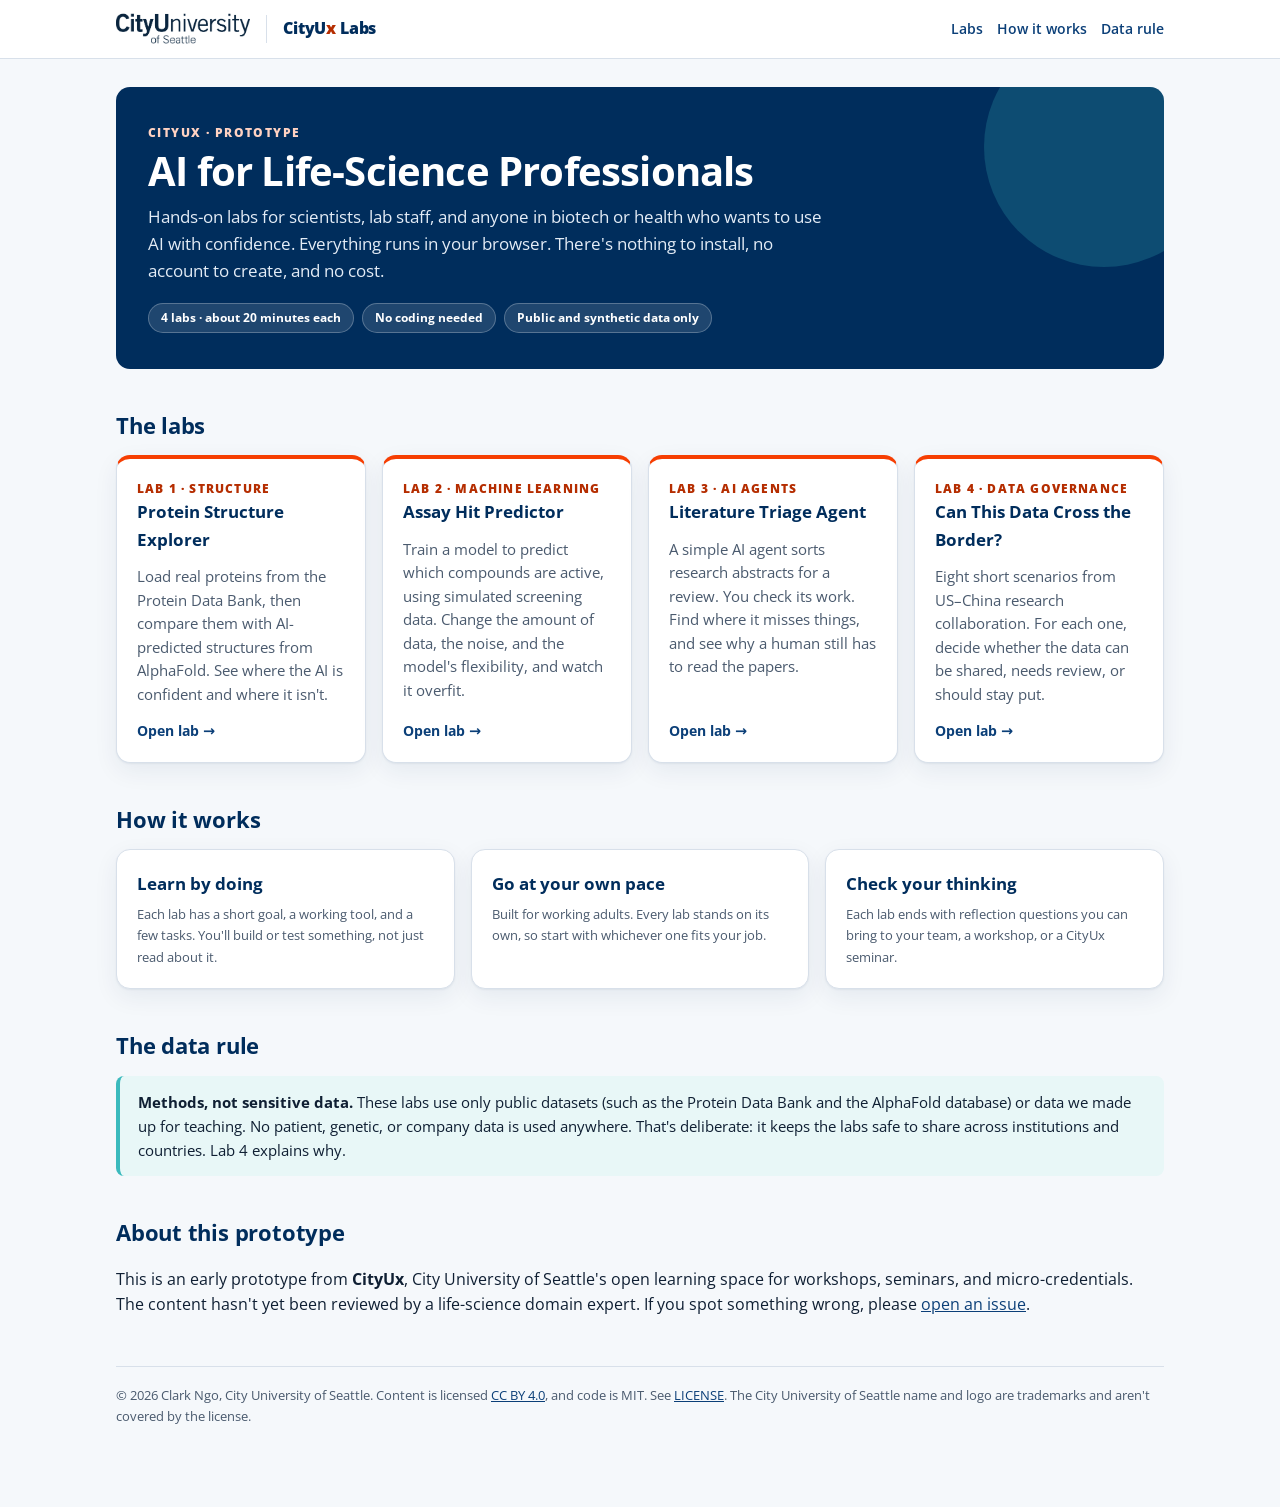
==== index.html @ ae71aaa7 "Add the AI for Life-Science Professionals prototype labs Four browser-only labs for CityUx: a protei" ====
<!DOCTYPE html>
<html lang="en">
<head>
  <meta charset="UTF-8">
  <meta name="viewport" content="width=device-width, initial-scale=1.0">
  <title>AI for Life-Science Professionals · CityUx Labs</title>
  <meta name="description" content="Free, hands-on browser labs on AI for people who work in life sciences. A CityUx prototype from City University of Seattle.">
  <link rel="preconnect" href="https://fonts.googleapis.com">
  <link href="https://fonts.googleapis.com/css2?family=Open+Sans:wght@400;600;700;800&display=swap" rel="stylesheet">
  <link rel="stylesheet" href="assets/style.css">
</head>
<body>
<a class="skip" href="#main">Skip to content</a>
<header class="topbar">
  <div class="topbar-inner">
    <img src="assets/cityu-logo.png" alt="City University of Seattle">
    <span class="brand-sep" aria-hidden="true"></span>
    <span class="brand-name">CityU<span>x</span> Labs</span>
    <nav aria-label="Labs">
      <a href="#labs">Labs</a>
      <a href="#how">How it works</a>
      <a href="#data">Data rule</a>
    </nav>
  </div>
</header>

<main id="main" class="wrap">
  <section class="hero">
    <div class="eyebrow">CityUx · Prototype</div>
    <h1>AI for Life-Science Professionals</h1>
    <p>Hands-on labs for scientists, lab staff, and anyone in biotech or health who wants to use AI with confidence. Everything runs in your browser. There's nothing to install, no account to create, and no cost.</p>
    <div class="pill-row">
      <span class="pill">4 labs · about 20 minutes each</span>
      <span class="pill">No coding needed</span>
      <span class="pill">Public and synthetic data only</span>
    </div>
  </section>

  <h2 id="labs">The labs</h2>
  <div class="grid">
    <a class="card lab-card" href="labs/protein-explorer.html">
      <span class="num">Lab 1 · Structure</span>
      <h3>Protein Structure Explorer</h3>
      <p>Load real proteins from the Protein Data Bank, then compare them with AI-predicted structures from AlphaFold. See where the AI is confident and where it isn't.</p>
      <span class="go">Open lab →</span>
    </a>
    <a class="card lab-card" href="labs/assay-simulator.html">
      <span class="num">Lab 2 · Machine learning</span>
      <h3>Assay Hit Predictor</h3>
      <p>Train a model to predict which compounds are active, using simulated screening data. Change the amount of data, the noise, and the model's flexibility, and watch it overfit.</p>
      <span class="go">Open lab →</span>
    </a>
    <a class="card lab-card" href="labs/literature-triage.html">
      <span class="num">Lab 3 · AI agents</span>
      <h3>Literature Triage Agent</h3>
      <p>A simple AI agent sorts research abstracts for a review. You check its work. Find where it misses things, and see why a human still has to read the papers.</p>
      <span class="go">Open lab →</span>
    </a>
    <a class="card lab-card" href="labs/data-border.html">
      <span class="num">Lab 4 · Data governance</span>
      <h3>Can This Data Cross the Border?</h3>
      <p>Eight short scenarios from US–China research collaboration. For each one, decide whether the data can be shared, needs review, or should stay put.</p>
      <span class="go">Open lab →</span>
    </a>
  </div>

  <h2 id="how">How it works</h2>
  <div class="grid">
    <div class="card"><h3>Learn by doing</h3><p class="hint">Each lab has a short goal, a working tool, and a few tasks. You'll build or test something, not just read about it.</p></div>
    <div class="card"><h3>Go at your own pace</h3><p class="hint">Built for working adults. Every lab stands on its own, so start with whichever one fits your job.</p></div>
    <div class="card"><h3>Check your thinking</h3><p class="hint">Each lab ends with reflection questions you can bring to your team, a workshop, or a CityUx seminar.</p></div>
  </div>

  <h2 id="data">The data rule</h2>
  <div class="callout">
    <strong>Methods, not sensitive data.</strong> These labs use only public datasets (such as the Protein Data Bank and the AlphaFold database) or data we made up for teaching. No patient, genetic, or company data is used anywhere. That's deliberate: it keeps the labs safe to share across institutions and countries. Lab 4 explains why.
  </div>

  <h2>About this prototype</h2>
  <p>This is an early prototype from <strong>CityUx</strong>, City University of Seattle's open learning space for workshops, seminars, and micro-credentials. The content hasn't yet been reviewed by a life-science domain expert. If you spot something wrong, please <a href="https://github.com/clarkngo/cityux-ai-life-sciences/issues">open an issue</a>.</p>

  <div class="foot">
    © 2026 Clark Ngo, City University of Seattle. Content is licensed <a href="https://creativecommons.org/licenses/by/4.0/">CC BY 4.0</a>, and code is MIT. See <a href="https://github.com/clarkngo/cityux-ai-life-sciences/blob/main/LICENSE.md">LICENSE</a>. The City University of Seattle name and logo are trademarks and aren't covered by the license.
  </div>
</main>
</body>
</html>
---- assets/style.css ----
/* CityUx · AI for Life-Science Professionals — shared styles
   Brand: CityU hero scheme (Marine + Blood Orange accent + Teal secondary). */
:root {
  --marine: #002D5C;
  --marine-2: #0b3f78;
  --orange: #F63E02;
  --orange-ink: #b52d00;      /* AA on white for small text */
  --teal: #3BBABD;
  --teal-ink: #1d6f72;        /* AA on white for small text */
  --teal-wash: #e8f7f7;
  --ink: #0f1f33;
  --muted: #4a5a6e;
  --line: #d8e0ea;
  --bg: #f5f8fb;
  --card: #ffffff;
  --ok: #1a7f37;  --ok-wash: #e9f6ec;
  --warn: #9a5b00; --warn-wash: #fff4e0;
  --bad: #b42318; --bad-wash: #fdecea;
  --radius: 14px;
  --shadow: 0 1px 2px rgba(0,45,92,.06), 0 8px 24px rgba(0,45,92,.07);
}
* { box-sizing: border-box; }
html { scroll-behavior: smooth; }
body {
  margin: 0; background: var(--bg); color: var(--ink);
  font-family: "Open Sans", system-ui, -apple-system, "Segoe UI", Roboto, sans-serif;
  font-size: 16px; line-height: 1.6;
}
a { color: var(--marine-2); }
a:hover { color: var(--orange-ink); }
:focus-visible { outline: 3px solid var(--orange); outline-offset: 2px; border-radius: 4px; }
.skip { position: absolute; left: -999px; top: 8px; background: var(--marine); color: #fff; padding: 8px 12px; border-radius: 6px; z-index: 10; }
.skip:focus { left: 8px; }

.topbar { background: #fff; border-bottom: 1px solid var(--line); }
.topbar-inner { max-width: 1080px; margin: 0 auto; padding: 12px 16px; display: flex; align-items: center; gap: 16px; flex-wrap: wrap; }
.topbar img { height: 34px; width: auto; display: block; }
.topbar .brand-sep { width: 1px; height: 28px; background: var(--line); }
.topbar .brand-name { font-weight: 800; color: var(--marine); letter-spacing: -.01em; }
.topbar .brand-name span { color: var(--orange-ink); }
.topbar nav { margin-left: auto; display: flex; gap: 14px; flex-wrap: wrap; font-size: .9rem; font-weight: 600; }
.topbar nav a { text-decoration: none; }

.wrap { max-width: 1080px; margin: 0 auto; padding: 28px 16px 80px; }
.narrow { max-width: 820px; }

.hero { background: var(--marine); color: #fff; border-radius: var(--radius); padding: 36px 32px; position: relative; overflow: hidden; }
.hero::after { content: ""; position: absolute; right: -60px; top: -60px; width: 240px; height: 240px; border-radius: 50%; background: var(--teal); opacity: .22; }
.hero .eyebrow { color: #ffd2c2; }
.hero h1 { margin: 6px 0 10px; font-size: clamp(1.7rem, 4vw, 2.5rem); line-height: 1.15; letter-spacing: -.02em; }
.hero p { margin: 0; max-width: 680px; color: #e3ecf6; font-size: 1.05rem; }
.hero .pill-row { margin-top: 18px; }
.eyebrow { font-size: .74rem; font-weight: 800; letter-spacing: .12em; text-transform: uppercase; color: var(--orange-ink); }

.pill-row { display: flex; flex-wrap: wrap; gap: 8px; }
.pill { font-size: .78rem; font-weight: 700; padding: 4px 12px; border-radius: 999px; background: rgba(255,255,255,.12); border: 1px solid rgba(255,255,255,.25); }
.pill.light { background: var(--teal-wash); border-color: #bfe6e7; color: var(--teal-ink); }

h2 { color: var(--marine); font-size: 1.35rem; letter-spacing: -.01em; margin: 40px 0 12px; }
h3 { color: var(--marine); margin: 0 0 6px; font-size: 1.08rem; }

.grid { display: grid; gap: 16px; grid-template-columns: repeat(auto-fit, minmax(240px, 1fr)); }
.card { background: var(--card); border: 1px solid var(--line); border-radius: var(--radius); box-shadow: var(--shadow); padding: 20px; }
.lab-card { display: flex; flex-direction: column; text-decoration: none; color: inherit; border-top: 4px solid var(--orange); transition: transform .15s, box-shadow .15s; }
.lab-card:hover { transform: translateY(-2px); box-shadow: 0 12px 30px rgba(0,45,92,.12); color: inherit; }
.lab-card .num { font-size: .74rem; font-weight: 800; color: var(--orange-ink); letter-spacing: .1em; text-transform: uppercase; }
.lab-card p { color: var(--muted); font-size: .92rem; margin: 6px 0 12px; flex: 1; }
.lab-card .go { font-weight: 700; color: var(--marine-2); font-size: .9rem; }

.callout { border-left: 4px solid var(--teal); background: var(--teal-wash); padding: 14px 18px; border-radius: 8px; font-size: .94rem; }
.callout.warn { border-color: var(--orange); background: #fff1eb; }

/* Lab layout */
.lab-head { margin-bottom: 18px; }
.lab-head h1 { color: var(--marine); font-size: clamp(1.5rem, 3.4vw, 2rem); margin: 4px 0 8px; letter-spacing: -.02em; line-height: 1.2; }
.lab-head p { margin: 0; color: var(--muted); max-width: 760px; }
.goals { margin: 14px 0 0; padding-left: 20px; color: var(--ink); font-size: .94rem; }
.lab-grid { display: grid; gap: 16px; grid-template-columns: minmax(0, 1fr) 320px; align-items: start; }
@media (max-width: 860px) { .lab-grid { grid-template-columns: 1fr; } }
.panel-title { font-size: .74rem; font-weight: 800; letter-spacing: .1em; text-transform: uppercase; color: var(--muted); margin: 0 0 10px; }
.ctrl { margin-bottom: 14px; }
.ctrl label, .ctrl .label { display: block; font-weight: 700; font-size: .88rem; margin-bottom: 4px; color: var(--marine); }
.ctrl output { font-weight: 700; color: var(--orange-ink); }
.ctrl input[type=range] { width: 100%; accent-color: var(--marine); }
.ctrl select { width: 100%; font: inherit; padding: 8px; border-radius: 8px; border: 1px solid var(--line); background: #fff; }
.seg { display: flex; flex-wrap: wrap; gap: 6px; }
.btn { font: inherit; font-size: .88rem; font-weight: 700; border-radius: 8px; padding: 8px 14px; border: 1px solid var(--marine); background: #fff; color: var(--marine); cursor: pointer; }
.btn:hover { background: #eef3f9; }
.btn.primary { background: var(--marine); color: #fff; }
.btn.primary:hover { background: var(--marine-2); }
.btn[aria-pressed="true"] { background: var(--marine); color: #fff; }
.hint { font-size: .84rem; color: var(--muted); margin: 4px 0 0; }
.stat-row { display: grid; grid-template-columns: repeat(auto-fit, minmax(120px, 1fr)); gap: 10px; }
.stat { background: var(--bg); border: 1px solid var(--line); border-radius: 10px; padding: 10px 12px; }
.stat .k { font-size: .72rem; font-weight: 800; letter-spacing: .08em; text-transform: uppercase; color: var(--muted); }
.stat .v { font-size: 1.35rem; font-weight: 800; color: var(--marine); }
.task { counter-increment: task; position: relative; padding-left: 34px; margin-bottom: 12px; font-size: .93rem; }
.task::before { content: counter(task); position: absolute; left: 0; top: 1px; width: 24px; height: 24px; border-radius: 50%; background: var(--orange); color: #fff; font-weight: 800; font-size: .8rem; display: flex; align-items: center; justify-content: center; }
.tasks { counter-reset: task; margin-top: 4px; }
details.reflect summary { cursor: pointer; font-weight: 700; color: var(--marine); }
.foot { margin-top: 48px; padding-top: 18px; border-top: 1px solid var(--line); font-size: .82rem; color: var(--muted); }
.lab-nav { display: flex; justify-content: space-between; gap: 12px; flex-wrap: wrap; margin-top: 28px; font-weight: 700; }
.sr-only { position: absolute; width: 1px; height: 1px; padding: 0; margin: -1px; overflow: hidden; clip: rect(0,0,0,0); border: 0; }
canvas { max-width: 100%; display: block; }
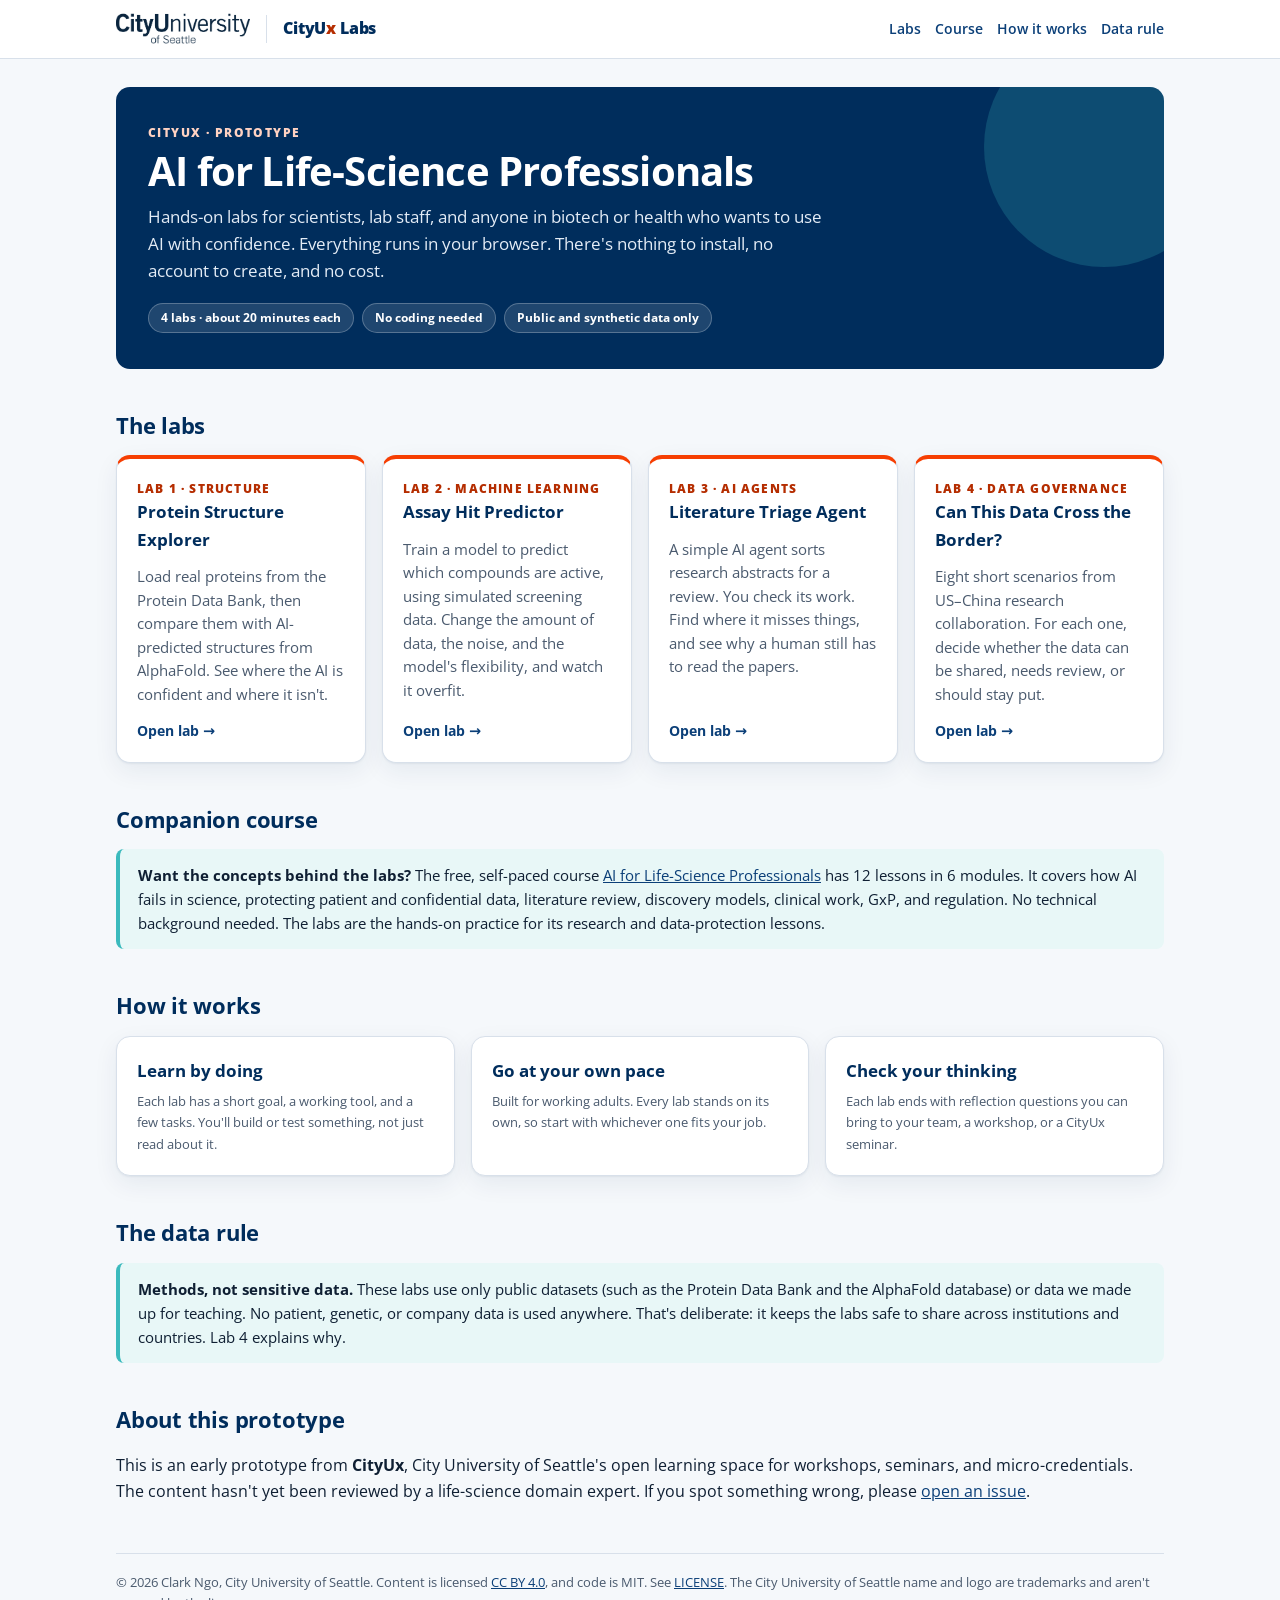
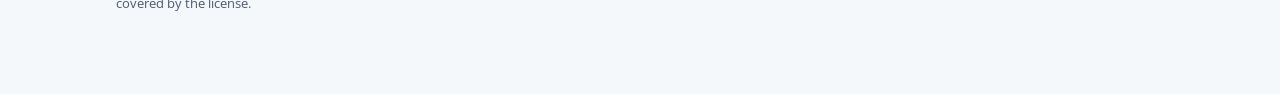
==== commit 0ab2b1c5: "Link the labs to the AI for Life-Science Professionals course Add a companion-course section to the " ====
--- a/index.html
+++ b/index.html
@@ -18,6 +18,7 @@
     <span class="brand-name">CityU<span>x</span> Labs</span>
     <nav aria-label="Labs">
       <a href="#labs">Labs</a>
+      <a href="#course">Course</a>
       <a href="#how">How it works</a>
       <a href="#data">Data rule</a>
     </nav>
@@ -64,6 +65,11 @@
     </a>
   </div>
 
+  <h2 id="course">Companion course</h2>
+  <div class="callout">
+    <strong>Want the concepts behind the labs?</strong> The free, self-paced course <a href="https://clarkngo.github.io/courses/ai-for-life-sciences/">AI for Life-Science Professionals</a> has 12 lessons in 6 modules. It covers how AI fails in science, protecting patient and confidential data, literature review, discovery models, clinical work, GxP, and regulation. No technical background needed. The labs are the hands-on practice for its research and data-protection lessons.
+  </div>
+
   <h2 id="how">How it works</h2>
   <div class="grid">
     <div class="card"><h3>Learn by doing</h3><p class="hint">Each lab has a short goal, a working tool, and a few tasks. You'll build or test something, not just read about it.</p></div>
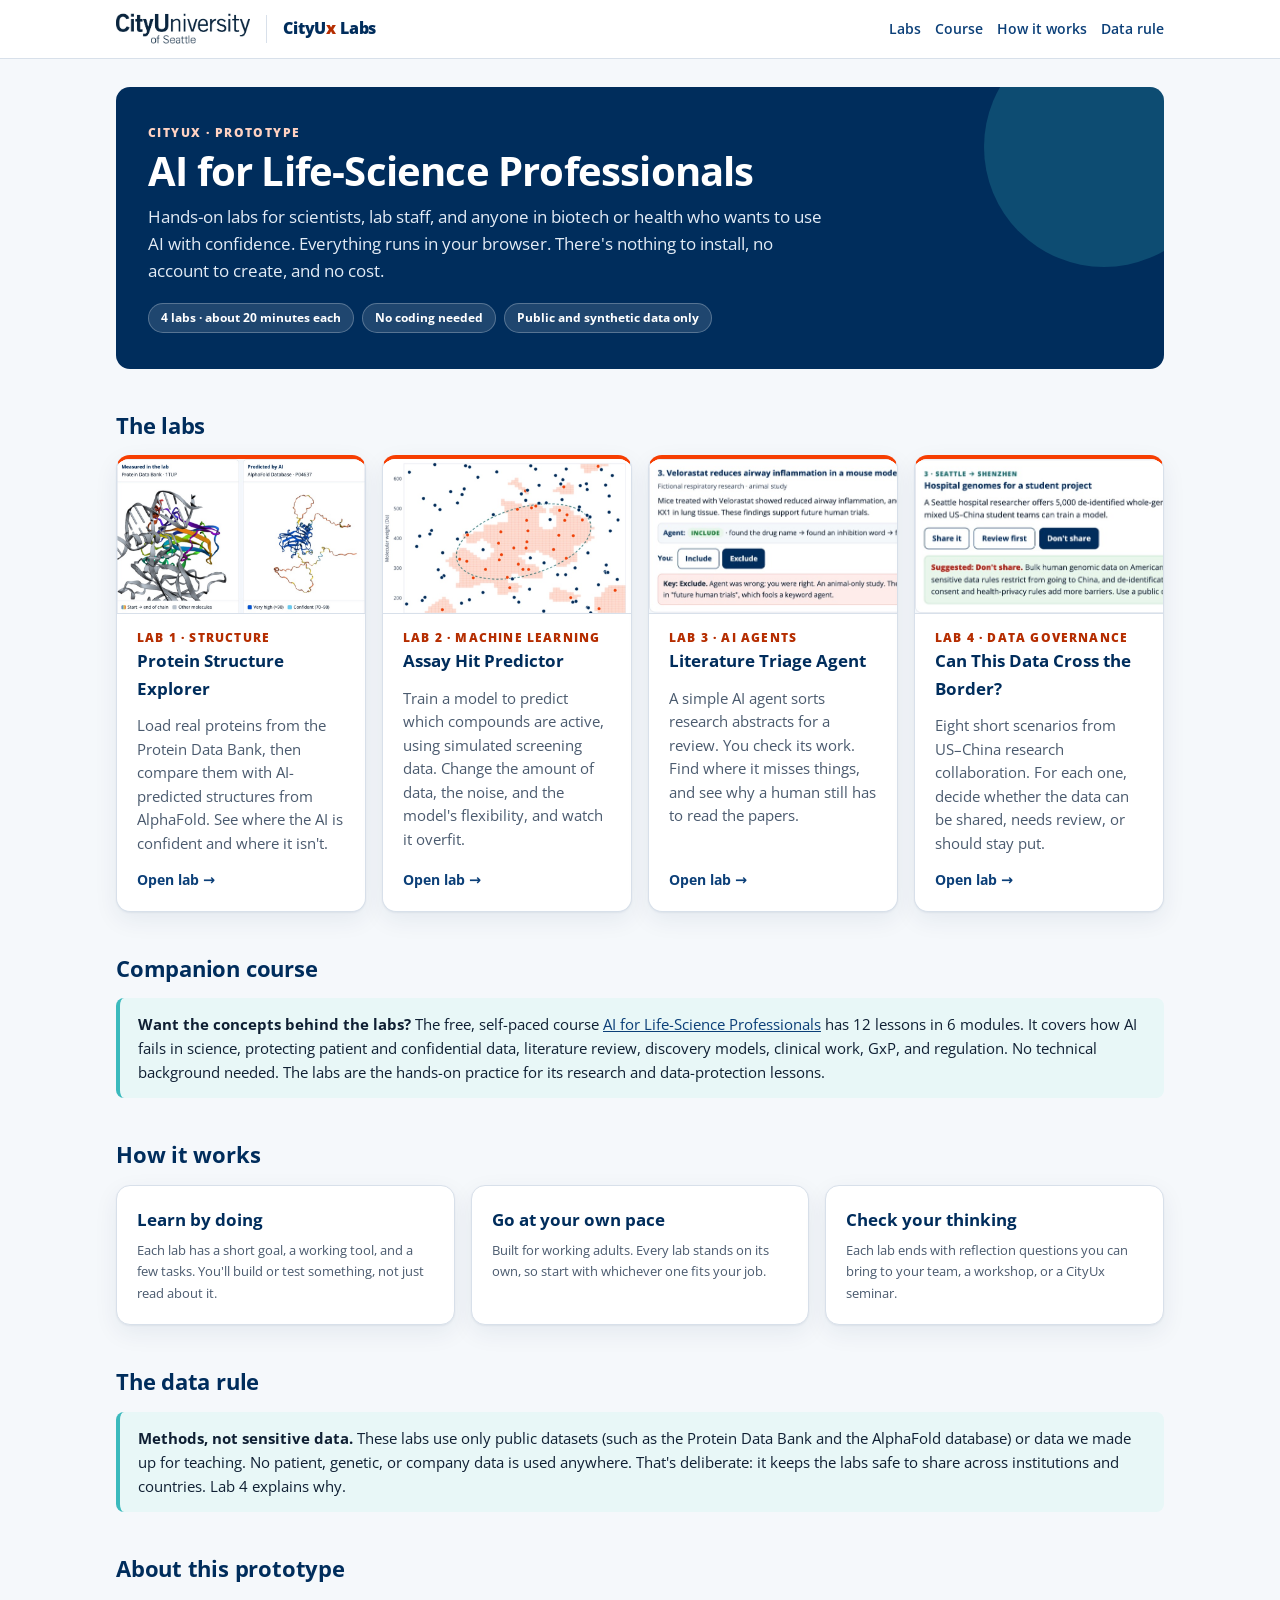
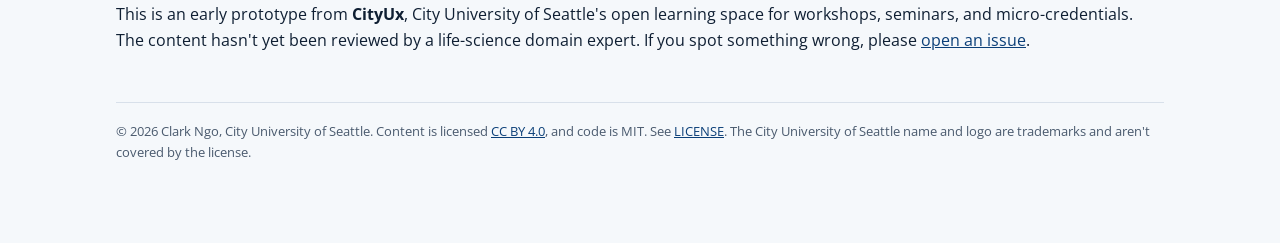
==== commit 9c8ee969: "Add screenshots to the lab cards on the home page Each card now opens with a screenshot of its lab i" ====
--- a/index.html
+++ b/index.html
@@ -40,24 +40,28 @@
   <h2 id="labs">The labs</h2>
   <div class="grid">
     <a class="card lab-card" href="labs/protein-explorer.html">
+      <img class="lab-thumb" src="assets/lab1.jpg" alt="A lab-measured p53 protein structure next to its AlphaFold prediction, colored from dark blue for high confidence to orange for very low confidence" width="800" height="500" loading="lazy">
       <span class="num">Lab 1 · Structure</span>
       <h3>Protein Structure Explorer</h3>
       <p>Load real proteins from the Protein Data Bank, then compare them with AI-predicted structures from AlphaFold. See where the AI is confident and where it isn't.</p>
       <span class="go">Open lab →</span>
     </a>
     <a class="card lab-card" href="labs/assay-simulator.html">
+      <img class="lab-thumb" src="assets/lab2.jpg" alt="Scatter plot of simulated compounds with a jagged predicted-active region from an overfit model, around a dashed true active zone" width="800" height="500" loading="lazy">
       <span class="num">Lab 2 · Machine learning</span>
       <h3>Assay Hit Predictor</h3>
       <p>Train a model to predict which compounds are active, using simulated screening data. Change the amount of data, the noise, and the model's flexibility, and watch it overfit.</p>
       <span class="go">Open lab →</span>
     </a>
     <a class="card lab-card" href="labs/literature-triage.html">
+      <img class="lab-thumb" src="assets/lab3.jpg" alt="An abstract about a mouse study that the agent wrongly includes, with the answer key explaining the mistake" width="800" height="500" loading="lazy">
       <span class="num">Lab 3 · AI agents</span>
       <h3>Literature Triage Agent</h3>
       <p>A simple AI agent sorts research abstracts for a review. You check its work. Find where it misses things, and see why a human still has to read the papers.</p>
       <span class="go">Open lab →</span>
     </a>
     <a class="card lab-card" href="labs/data-border.html">
+      <img class="lab-thumb" src="assets/lab4.jpg" alt="A scenario about sharing hospital genomes with a partner university, with feedback saying not to share" width="800" height="500" loading="lazy">
       <span class="num">Lab 4 · Data governance</span>
       <h3>Can This Data Cross the Border?</h3>
       <p>Eight short scenarios from US–China research collaboration. For each one, decide whether the data can be shared, needs review, or should stay put.</p>
--- a/assets/style.css
+++ b/assets/style.css
@@ -63,6 +63,8 @@
 .card { background: var(--card); border: 1px solid var(--line); border-radius: var(--radius); box-shadow: var(--shadow); padding: 20px; }
 .lab-card { display: flex; flex-direction: column; text-decoration: none; color: inherit; border-top: 4px solid var(--orange); transition: transform .15s, box-shadow .15s; }
 .lab-card:hover { transform: translateY(-2px); box-shadow: 0 12px 30px rgba(0,45,92,.12); color: inherit; }
+.lab-thumb { display: block; width: calc(100% + 40px); max-width: none; margin: -20px -20px 14px; aspect-ratio: 16 / 10; height: auto; object-fit: cover; object-position: left top; border-bottom: 1px solid var(--line); background: #fff; }
+.lab-card { overflow: hidden; }
 .lab-card .num { font-size: .74rem; font-weight: 800; color: var(--orange-ink); letter-spacing: .1em; text-transform: uppercase; }
 .lab-card p { color: var(--muted); font-size: .92rem; margin: 6px 0 12px; flex: 1; }
 .lab-card .go { font-weight: 700; color: var(--marine-2); font-size: .9rem; }
